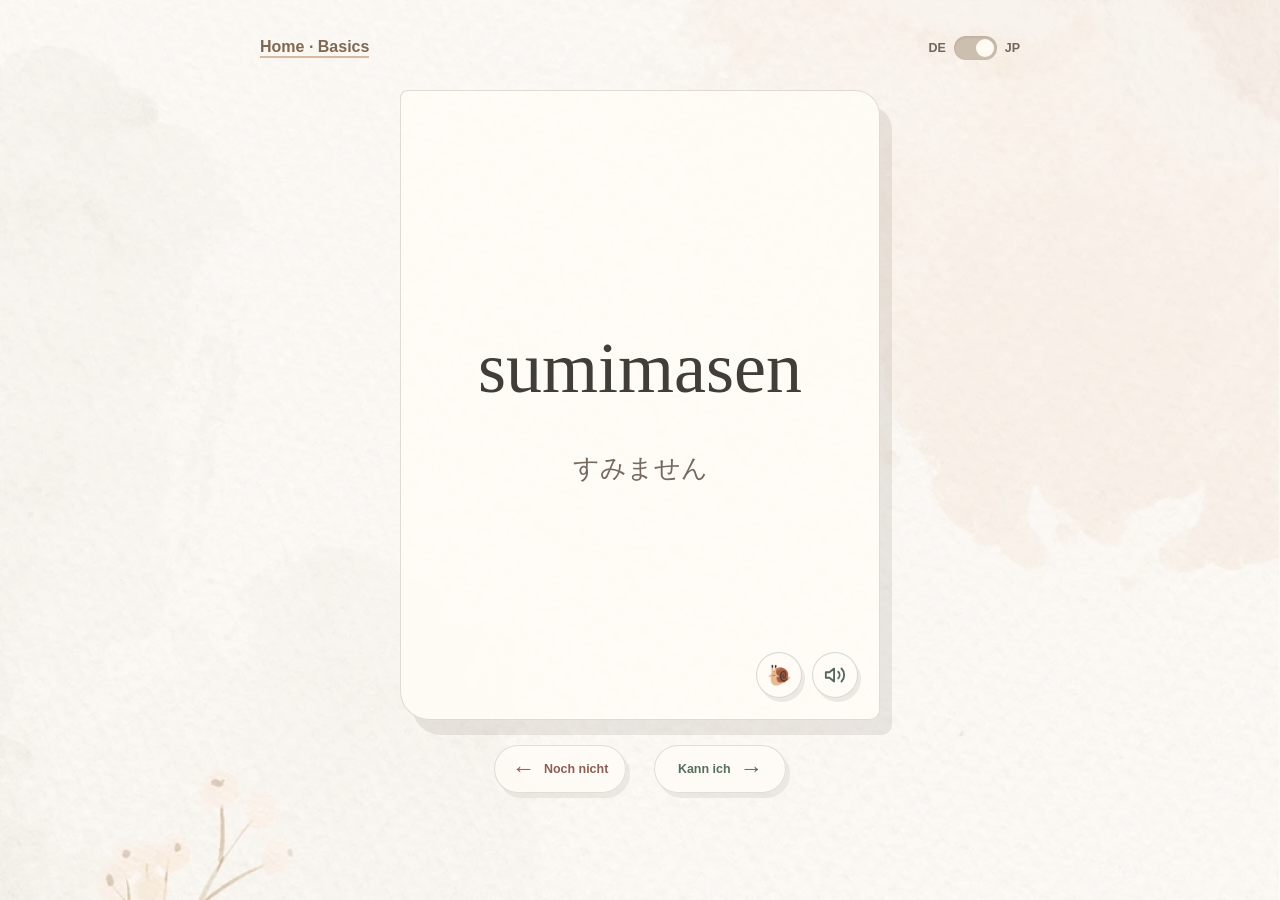
==== learn.html @ 7e15aa87 "first commit" ====
<!DOCTYPE html>
<html lang="de">
<head>
  <meta charset="UTF-8">
  <meta name="viewport" content="width=device-width, initial-scale=1.0">
  <title>Japanisch lernen</title>
  <link rel="icon" href="data:,">
  <link rel="stylesheet" href="style.css?v=6">
</head>
<body>
  <div class="container study-page">
    <header class="study-top">
      <a class="back-link" href="index.html">Home · <span id="levelName">Basics</span></a>
      <label class="language-switch" aria-label="Sprache auf der Vorderseite">
        <span>DE</span>
        <input id="languageToggle" type="checkbox" checked>
        <span class="switch-track" aria-hidden="true"></span>
        <span>JP</span>
      </label>
    </header>

    <main class="study-area">
      <div class="study-stack">
        <div class="card-shell">
          <button id="flashcard" class="flashcard" type="button" aria-label="Karte umdrehen">
            <span class="card-face card-front">
              <span id="frontWord" class="main-word">Lade...</span>
              <span id="frontReading" class="reading"></span>
            </span>
            <span class="card-face card-back">
              <span id="backWord" class="main-word"></span>
              <span id="backReading" class="reading"></span>
            </span>
          </button>
          <div class="audio-controls" aria-label="Aussprache">
            <button id="slowSpeakButton" class="speak-button slow-speak-button" type="button" aria-label="Japanisches Wort sehr langsam vorlesen" title="Sehr langsam anhören">🐌</button>
            <button id="speakButton" class="speak-button" type="button" aria-label="Japanisches Wort vorlesen" title="Aussprache anhören">
              <svg aria-hidden="true" viewBox="0 0 24 24" fill="none" stroke="currentColor" stroke-width="2" stroke-linecap="round" stroke-linejoin="round">
                <path d="M11 5 6 9H2v6h4l5 4V5Z"></path>
                <path d="M15.54 8.46a5 5 0 0 1 0 7.07"></path>
                <path d="M19.07 4.93a10 10 0 0 1 0 14.14"></path>
              </svg>
            </button>
          </div>
        </div>
        <div class="answer-controls" aria-label="Antwort bewerten">
          <button id="wrongButton" class="answer-button answer-wrong" type="button" aria-label="Noch nicht gewusst">
            <span aria-hidden="true">←</span>
            <small>Noch nicht</small>
          </button>
          <button id="correctButton" class="answer-button answer-correct" type="button" aria-label="Wort gewusst">
            <small>Kann ich</small>
            <span aria-hidden="true">→</span>
          </button>
        </div>
      </div>
    </main>
  </div>

  <div id="completion" class="completion" hidden>
    <section class="completion-box">
      <p class="eyebrow">Lerneinheit geschafft</p>
      <h2>すごい！</h2>
      <p>Sehr gut gemacht. Du hast alle Wörter geschafft.</p>
      <a class="button" href="index.html">Zur Startseite</a>
    </section>
  </div>

  <script src="js/storage.js?v=6"></script>
  <script src="js/learn.js?v=6"></script>
</body>
</html>
---- style.css ----
:root {
  color-scheme: light;
  --ink: #413d38;
  --green: #627968;
  --peach: #e6bba7;
  --paper: rgba(255, 252, 246, 0.86);
}

* { box-sizing: border-box; }

body {
  min-height: 100vh;
  margin: 0;
  font-family: Avenir, "Avenir Next", -apple-system, BlinkMacSystemFont, "SF Pro Display", Arial, sans-serif;
  color: var(--ink);
  background:
    linear-gradient(rgba(255, 250, 243, 0.56), rgba(255, 250, 243, 0.56)),
    url("assets/watercolor-bg.png") center / cover fixed,
    #faf1e7;
  transition: background-color 220ms ease;
}

body[data-stage="1"] { background-color: #f4dcd5; }
body[data-stage="2"] { background-color: #f3e6c5; }
body[data-stage="3"] { background-color: #dce8d8; }

button, input { font: inherit; }
button { border: 0; cursor: pointer; }

.container {
  width: min(760px, calc(100% - 32px));
  margin: 0 auto;
  padding: 36px 0;
}

.home { padding-top: clamp(52px, 10vh, 110px); }
.hero { position: relative; max-width: 650px; }

.hero::before {
  content: "";
  position: absolute;
  z-index: -1;
  left: -24px;
  top: 18px;
  width: 168px;
  height: 92px;
  border-radius: 48% 52% 56% 44%;
  background: #efc6b4;
  transform: rotate(-7deg);
}

.eyebrow {
  margin: 0 0 10px;
  color: #71836d;
  font-size: 0.76rem;
  font-weight: 800;
  letter-spacing: 0.08em;
  text-transform: uppercase;
}

h1, h2 {
  margin: 0;
  font-family: Georgia, "Times New Roman", serif;
  font-weight: 500;
  letter-spacing: 0;
  color: #334139;
}

h1 { font-size: clamp(3.2rem, 12vw, 6rem); line-height: 0.95; }
h2 { font-size: 2.8rem; }
.intro { max-width: 520px; margin: 20px 0 0; color: #6d655c; line-height: 1.6; }

.stats {
  display: flex;
  gap: 44px;
  margin: 42px 0 30px;
}

.stats div { display: grid; gap: 2px; }
.stats strong { color: #465b4b; font-family: Georgia, serif; font-size: 2rem; font-weight: 500; }
.stats span { color: #766d63; font-size: 0.82rem; }

.actions { display: grid; justify-items: start; gap: 22px; }

.level-list {
  display: grid;
  grid-template-columns: repeat(2, minmax(0, 1fr));
  gap: 14px;
  width: 100%;
}

.level-button {
  display: grid;
  align-content: start;
  gap: 7px;
  min-height: 185px;
  padding: 22px;
  border: 1px solid rgba(107, 87, 69, 0.18);
  border-radius: 7px 20px 8px 23px;
  color: #413d38;
  background: rgba(255, 252, 246, 0.72);
  box-shadow: 7px 9px 0 rgba(77, 67, 57, 0.09);
  text-decoration: none;
  transition: transform 160ms ease, box-shadow 160ms ease;
}

.level-button:hover,
.level-button:focus-visible { transform: translateY(-3px); box-shadow: 9px 12px 0 rgba(77, 67, 57, 0.1); outline: none; }
.level-button.level-1 { background: rgba(239, 207, 196, 0.72); }
.level-button.level-2 { background: rgba(241, 227, 188, 0.72); }
.level-button.level-3 { background: rgba(214, 229, 211, 0.76); }
.level-button.level-4 { background: rgba(219, 215, 232, 0.74); }
.level-button .level-number { color: #796f65; font-size: 0.7rem; font-weight: 800; text-transform: uppercase; }
.level-button strong { color: #34443a; font-family: Georgia, serif; font-size: 1.5rem; font-weight: 500; }
.level-button > span:not(.level-number) { color: #6e665d; font-size: 0.85rem; line-height: 1.45; }
.level-button small { align-self: end; margin-top: auto; color: #796f65; font-size: 0.75rem; }

.button {
  display: inline-grid;
  place-items: center;
  min-width: 190px;
  min-height: 52px;
  padding: 12px 26px;
  border-radius: 5px 15px 6px 17px;
  color: #fffdf8;
  background: #657c6b;
  box-shadow: 6px 7px 0 rgba(77, 67, 57, 0.12);
  font-weight: 700;
  text-decoration: none;
}

.button.is-disabled { opacity: 0.45; }

.text-button,
.text-link {
  padding: 2px 0;
  border-bottom: 2px solid #d8b89f;
  color: #806852;
  background: transparent;
  text-decoration: none;
}

.study-page { min-height: 100vh; }
.study-top { display: flex; align-items: center; justify-content: space-between; gap: 20px; }
.back-link { color: #806852; border-bottom: 2px solid #d8b89f; font-weight: 700; text-decoration: none; }

.language-switch { display: flex; align-items: center; gap: 8px; color: #6f675e; font-size: 0.78rem; font-weight: 800; }
.language-switch input { position: absolute; opacity: 0; pointer-events: none; }
.switch-track { position: relative; width: 43px; height: 24px; border-radius: 13px; background: #cdbfaf; box-shadow: inset 0 1px 3px rgba(55, 45, 36, 0.15); }
.switch-track::after { content: ""; position: absolute; top: 3px; left: 3px; width: 18px; height: 18px; border-radius: 50%; background: #fffaf2; transition: transform 180ms ease; }
.language-switch input:checked + .switch-track::after { transform: translateX(19px); }
.language-switch input:focus-visible + .switch-track { outline: 3px solid rgba(98, 121, 104, 0.25); }

.study-area { display: grid; place-items: center; min-height: calc(100vh - 135px); padding: 30px 0 48px; overflow: hidden; }

.study-stack {
  display: grid;
  justify-items: center;
  gap: 22px;
}

.card-shell {
  position: relative;
  width: min(480px, 88vw);
  height: min(650px, 70vh);
  min-height: 430px;
}

.answer-controls {
  display: flex;
  align-items: center;
  justify-content: center;
  gap: 28px;
  min-height: 54px;
}

.answer-button {
  display: inline-flex;
  align-items: center;
  justify-content: center;
  gap: 9px;
  min-width: 132px;
  min-height: 48px;
  padding: 9px 17px;
  border: 1px solid rgba(107, 87, 69, 0.18);
  border-radius: 25px;
  color: #5d574f;
  background: rgba(255, 252, 246, 0.76);
  box-shadow: 4px 5px 0 rgba(77, 67, 57, 0.09);
  transition: transform 140ms ease, opacity 140ms ease;
}

.answer-button span { font-size: 1.45rem; line-height: 1; }
.answer-button small { font-size: 0.78rem; font-weight: 700; }
.answer-wrong { color: #8b5f58; }
.answer-correct { color: #54705c; }
.answer-button:hover:not(:disabled) { transform: translateY(-2px); }
.answer-button:focus-visible { outline: 3px solid rgba(98, 121, 104, 0.28); outline-offset: 3px; }
.answer-button:disabled { cursor: not-allowed; opacity: 0.38; box-shadow: none; }

.flashcard {
  position: relative;
  width: 100%;
  height: 100%;
  padding: 0;
  border-radius: 8px 25px 10px 29px;
  color: var(--ink);
  background: transparent;
  box-shadow: 12px 15px 0 rgba(91, 75, 61, 0.11);
  transform-style: preserve-3d;
  touch-action: pan-y;
  user-select: none;
  -webkit-user-select: none;
}

.card-face {
  position: absolute;
  inset: 0;
  display: grid;
  align-content: center;
  justify-items: center;
  gap: 18px;
  padding: 38px 28px;
  border: 1px solid rgba(107, 87, 69, 0.2);
  border-radius: inherit;
  background: var(--paper);
  backface-visibility: hidden;
  -webkit-backface-visibility: hidden;
}

.card-back { transform: rotateY(180deg); }
.flashcard.is-flipped { transform: rotateY(180deg); }
.flashcard.is-dragging { transition: none; cursor: grabbing; }
.flashcard.is-returning { transition: transform 180ms ease; }
.flashcard.swipe-right { animation: leave-right 260ms ease-in forwards; }
.flashcard.swipe-left { animation: leave-left 260ms ease-in forwards; }

.main-word {
  display: block;
  max-width: 100%;
  font-family: "Hiragino Maru Gothic ProN", "Yu Gothic", "Klee", Georgia, serif;
  font-size: clamp(2rem, 9vw, 4.4rem);
  line-height: 1.22;
  letter-spacing: 0;
  overflow-wrap: anywhere;
  text-align: center;
}

.reading { min-height: 1.5em; color: #817365; font-size: clamp(1rem, 4vw, 1.3rem); }

.card-face.is-japanese .main-word {
  order: 2;
  font-size: clamp(1rem, 4vw, 1.65rem);
  color: #746a60;
}

.card-face.is-japanese .reading {
  order: 1;
  color: #413d38;
  font-family: "Klee", "Bradley Hand", "Comic Sans MS", cursive;
  font-size: clamp(2.2rem, 9vw, 4.5rem);
  line-height: 1.18;
  text-align: center;
}

.words-page { padding-bottom: 72px; }
.words-head { margin: 40px 0 30px; }
.words-head h1 { font-size: clamp(2.6rem, 9vw, 4.8rem); }
.word-list { display: grid; gap: 42px; }
.word-level { border-top: 1px solid rgba(107, 87, 69, 0.18); }
.word-level-head { padding: 20px 4px 12px; }
.word-level-head small { color: #7b7167; font-size: 0.7rem; font-weight: 800; text-transform: uppercase; }
.word-level-head h2 { margin-top: 4px; font-size: 1.7rem; }
.word-row {
  display: flex;
  align-items: center;
  justify-content: space-between;
  gap: 18px;
  min-height: 88px;
  padding: 14px 4px;
  border-bottom: 1px solid rgba(107, 87, 69, 0.18);
}
.word-row-words { display: grid; grid-template-columns: minmax(120px, 1.1fr) minmax(80px, 0.8fr) minmax(130px, 1.2fr); align-items: baseline; gap: 18px; flex: 1; }
.word-row-words strong { color: #394b3f; font-family: "Klee", "Bradley Hand", cursive; font-size: 1.35rem; font-weight: 500; }
.word-row-words span { color: #6f675e; }
.word-row-words span[lang="ja"] { font-size: 0.88rem; }
.word-row-meta { display: flex; align-items: center; justify-content: flex-end; gap: 12px; min-width: 150px; }
.word-status { color: #8a8177; font-size: 0.72rem; }
.word-status.is-learned { color: #55745f; }
.word-audio-button { width: 38px; height: 38px; border-radius: 50%; color: #53675a; background: rgba(255, 252, 246, 0.72); box-shadow: 3px 4px 0 rgba(77, 67, 57, 0.08); font-size: 1.1rem; }

.audio-controls {
  position: absolute;
  right: 22px;
  bottom: 22px;
  z-index: 3;
  display: flex;
  align-items: center;
  gap: 10px;
}

.speak-button {
  display: grid;
  place-items: center;
  width: 46px;
  height: 46px;
  padding: 0;
  border: 1px solid rgba(101, 124, 107, 0.28);
  border-radius: 50%;
  color: #52685a;
  background: rgba(255, 252, 246, 0.78);
  box-shadow: 3px 4px 0 rgba(77, 67, 57, 0.1);
  backdrop-filter: blur(5px);
  -webkit-backdrop-filter: blur(5px);
  transition: transform 150ms ease, background 150ms ease;
}

.speak-button svg { width: 22px; height: 22px; }
.slow-speak-button { font-size: 1.25rem; line-height: 1; }
.speak-button:hover { transform: translateY(-2px); }
.speak-button:focus-visible { outline: 3px solid rgba(98, 121, 104, 0.3); outline-offset: 3px; }
.speak-button.is-speaking { background: rgba(218, 232, 214, 0.94); transform: scale(1.08); }
.speak-button:disabled { cursor: not-allowed; opacity: 0.4; }

.completion { position: fixed; inset: 0; z-index: 10; display: grid; place-items: center; padding: 24px; background: rgba(76, 67, 57, 0.25); backdrop-filter: blur(5px); }
.completion[hidden] { display: none; }
.completion-box { width: min(440px, 100%); padding: 36px; border-radius: 8px 22px 10px 25px; background: rgba(255, 250, 241, 0.95); box-shadow: 12px 16px 0 rgba(76, 67, 57, 0.14); text-align: center; }
.completion-box p { margin: 14px 0 24px; line-height: 1.6; }

@keyframes leave-right { to { transform: translateX(125vw) rotate(16deg); opacity: 0; } }
@keyframes leave-left { to { transform: translateX(-125vw) rotate(-16deg); opacity: 0; } }

@media (max-width: 560px) {
  .container { width: min(100% - 24px, 760px); padding-top: 24px; }
  .home { padding-top: 58px; }
  .stats { gap: 30px; }
  .level-list { grid-template-columns: 1fr; }
  .level-button { min-height: 140px; }
  .word-row { align-items: flex-start; }
  .word-row-words { grid-template-columns: 1fr; gap: 3px; }
  .word-row-meta { min-width: auto; flex-direction: column; align-items: flex-end; gap: 8px; }
  .card-shell { width: 91vw; height: min(560px, 64vh); min-height: 390px; }
  .answer-controls { gap: 12px; width: 100%; }
  .answer-button { min-width: 0; width: min(44vw, 170px); }
  .study-area { min-height: calc(100vh - 92px); padding-top: 18px; }
}

@media (prefers-reduced-motion: reduce) {
  *, *::before, *::after { scroll-behavior: auto !important; animation-duration: 1ms !important; transition-duration: 1ms !important; }
}
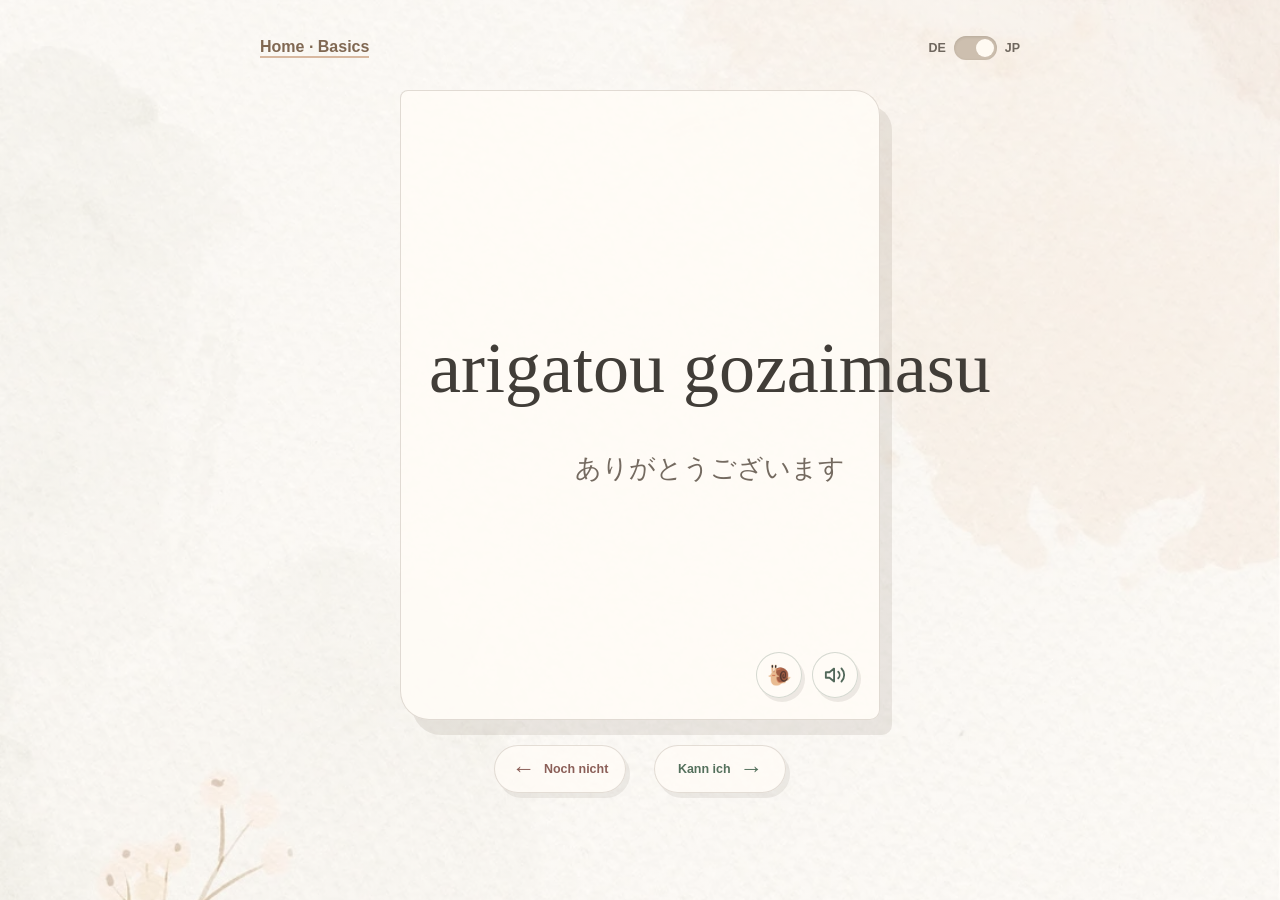
==== commit a55f40bb: "add bugfix" ====
--- a/learn.html
+++ b/learn.html
@@ -5,7 +5,7 @@
   <meta name="viewport" content="width=device-width, initial-scale=1.0">
   <title>Japanisch lernen</title>
   <link rel="icon" href="data:,">
-  <link rel="stylesheet" href="style.css?v=6">
+  <link rel="stylesheet" href="style.css?v=7">
 </head>
 <body>
   <div class="container study-page">
@@ -66,7 +66,7 @@
     </section>
   </div>
 
-  <script src="js/storage.js?v=6"></script>
-  <script src="js/learn.js?v=6"></script>
+  <script src="js/storage.js?v=7"></script>
+  <script src="js/learn.js?v=7"></script>
 </body>
 </html>
--- a/style.css
+++ b/style.css
@@ -237,16 +237,26 @@
 
 .main-word {
   display: block;
+  width: 100%;
   max-width: 100%;
   font-family: "Hiragino Maru Gothic ProN", "Yu Gothic", "Klee", Georgia, serif;
   font-size: clamp(2rem, 9vw, 4.4rem);
   line-height: 1.22;
   letter-spacing: 0;
-  overflow-wrap: anywhere;
+  white-space: nowrap;
   text-align: center;
 }
 
-.reading { min-height: 1.5em; color: #817365; font-size: clamp(1rem, 4vw, 1.3rem); }
+.reading {
+  display: block;
+  width: 100%;
+  max-width: 100%;
+  min-height: 1.5em;
+  color: #817365;
+  font-size: clamp(1rem, 4vw, 1.3rem);
+  white-space: nowrap;
+  text-align: center;
+}
 
 .card-face.is-japanese .main-word {
   order: 2;
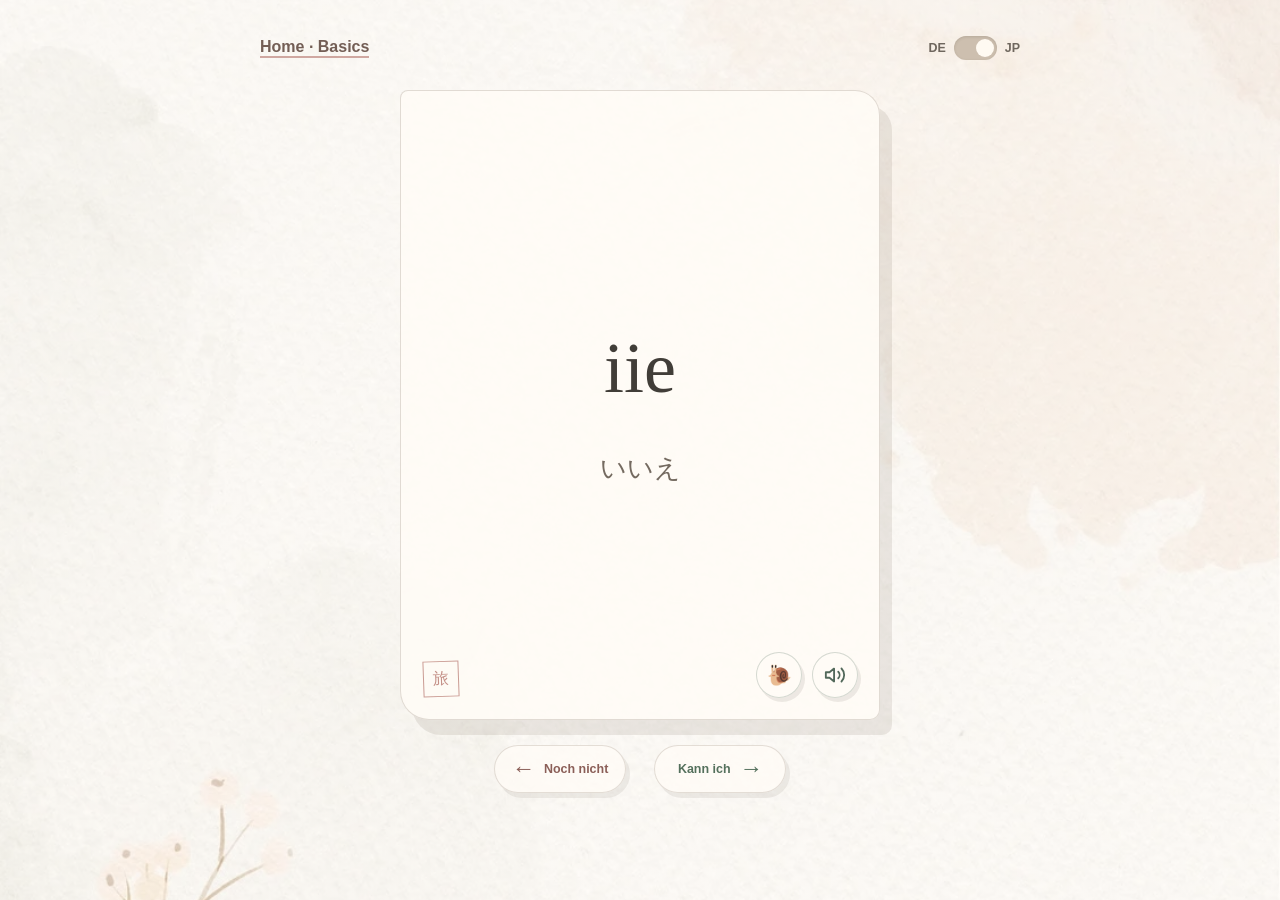
==== commit 73bf67db: "add pic" ====
--- a/learn.html
+++ b/learn.html
@@ -5,7 +5,7 @@
   <meta name="viewport" content="width=device-width, initial-scale=1.0">
   <title>Japanisch lernen</title>
   <link rel="icon" href="data:,">
-  <link rel="stylesheet" href="style.css?v=7">
+  <link rel="stylesheet" href="style.css?v=10">
 </head>
 <body>
   <div class="container study-page">
@@ -59,14 +59,15 @@
 
   <div id="completion" class="completion" hidden>
     <section class="completion-box">
+      <img class="completion-image" src="assets/dean-thumbs-up.png" alt="Dean zeigt motivierend den Daumen nach oben">
       <p class="eyebrow">Lerneinheit geschafft</p>
       <h2>すごい！</h2>
-      <p>Sehr gut gemacht. Du hast alle Wörter geschafft.</p>
+      <p>Sehr gut gemacht. Du kannst stolz auf dich sein.</p>
       <a class="button" href="index.html">Zur Startseite</a>
     </section>
   </div>
 
-  <script src="js/storage.js?v=7"></script>
-  <script src="js/learn.js?v=7"></script>
+  <script src="js/storage.js?v=10"></script>
+  <script src="js/learn.js?v=10"></script>
 </body>
 </html>
--- a/style.css
+++ b/style.css
@@ -3,6 +3,8 @@
   --ink: #413d38;
   --green: #627968;
   --peach: #e6bba7;
+  --indigo: #465866;
+  --vermilion: #ad675d;
   --paper: rgba(255, 252, 246, 0.86);
 }
 
@@ -34,7 +36,7 @@
 }
 
 .home { padding-top: clamp(52px, 10vh, 110px); }
-.hero { position: relative; max-width: 650px; }
+.hero { position: relative; max-width: 650px; padding-right: 72px; }
 
 .hero::before {
   content: "";
@@ -45,7 +47,7 @@
   width: 168px;
   height: 92px;
   border-radius: 48% 52% 56% 44%;
-  background: #efc6b4;
+  background: #e9c8bb;
   transform: rotate(-7deg);
 }
 
@@ -63,12 +65,35 @@
   font-family: Georgia, "Times New Roman", serif;
   font-weight: 500;
   letter-spacing: 0;
-  color: #334139;
+  color: var(--indigo);
 }
 
 h1 { font-size: clamp(3.2rem, 12vw, 6rem); line-height: 0.95; }
 h2 { font-size: 2.8rem; }
 .intro { max-width: 520px; margin: 20px 0 0; color: #6d655c; line-height: 1.6; }
+
+.japanese-title {
+  position: absolute;
+  right: 4px;
+  top: -8px;
+  color: rgba(70, 88, 102, 0.76);
+  font-family: "Yu Mincho", "Hiragino Mincho ProN", serif;
+  font-size: 1.3rem;
+  letter-spacing: 0.14em;
+  line-height: 1.55;
+  writing-mode: vertical-rl;
+}
+
+.hero::after {
+  content: "";
+  display: block;
+  width: 118px;
+  height: 5px;
+  margin-top: 22px;
+  background: var(--vermilion);
+  opacity: 0.62;
+  transform: rotate(-1deg);
+}
 
 .stats {
   display: flex;
@@ -90,6 +115,8 @@
 }
 
 .level-button {
+  position: relative;
+  overflow: hidden;
   display: grid;
   align-content: start;
   gap: 7px;
@@ -110,6 +137,15 @@
 .level-button.level-2 { background: rgba(241, 227, 188, 0.72); }
 .level-button.level-3 { background: rgba(214, 229, 211, 0.76); }
 .level-button.level-4 { background: rgba(219, 215, 232, 0.74); }
+.level-kanji {
+  position: absolute;
+  right: 15px;
+  top: 8px;
+  color: rgba(91, 75, 61, 0.12);
+  font-family: "Yu Mincho", "Hiragino Mincho ProN", serif;
+  font-size: 4rem;
+  line-height: 1;
+}
 .level-button .level-number { color: #796f65; font-size: 0.7rem; font-weight: 800; text-transform: uppercase; }
 .level-button strong { color: #34443a; font-family: Georgia, serif; font-size: 1.5rem; font-weight: 500; }
 .level-button > span:not(.level-number) { color: #6e665d; font-size: 0.85rem; line-height: 1.45; }
@@ -123,7 +159,7 @@
   padding: 12px 26px;
   border-radius: 5px 15px 6px 17px;
   color: #fffdf8;
-  background: #657c6b;
+  background: var(--indigo);
   box-shadow: 6px 7px 0 rgba(77, 67, 57, 0.12);
   font-weight: 700;
   text-decoration: none;
@@ -134,15 +170,15 @@
 .text-button,
 .text-link {
   padding: 2px 0;
-  border-bottom: 2px solid #d8b89f;
-  color: #806852;
+  border-bottom: 2px solid rgba(173, 103, 93, 0.55);
+  color: #735e55;
   background: transparent;
   text-decoration: none;
 }
 
 .study-page { min-height: 100vh; }
 .study-top { display: flex; align-items: center; justify-content: space-between; gap: 20px; }
-.back-link { color: #806852; border-bottom: 2px solid #d8b89f; font-weight: 700; text-decoration: none; }
+.back-link { color: #735e55; border-bottom: 2px solid rgba(173, 103, 93, 0.55); font-weight: 700; text-decoration: none; }
 
 .language-switch { display: flex; align-items: center; gap: 8px; color: #6f675e; font-size: 0.78rem; font-weight: 800; }
 .language-switch input { position: absolute; opacity: 0; pointer-events: none; }
@@ -217,6 +253,7 @@
   position: absolute;
   inset: 0;
   display: grid;
+  grid-template-columns: minmax(0, 1fr);
   align-content: center;
   justify-items: center;
   gap: 18px;
@@ -228,6 +265,23 @@
   -webkit-backface-visibility: hidden;
 }
 
+.card-face::after {
+  content: "旅";
+  position: absolute;
+  left: 22px;
+  bottom: 22px;
+  display: grid;
+  place-items: center;
+  width: 34px;
+  height: 34px;
+  border: 1px solid rgba(173, 103, 93, 0.64);
+  color: rgba(173, 103, 93, 0.72);
+  font-family: "Yu Mincho", "Hiragino Mincho ProN", serif;
+  font-size: 1rem;
+  line-height: 1;
+  transform: rotate(-2deg);
+}
+
 .card-back { transform: rotateY(180deg); }
 .flashcard.is-flipped { transform: rotateY(180deg); }
 .flashcard.is-dragging { transition: none; cursor: grabbing; }
@@ -239,11 +293,13 @@
   display: block;
   width: 100%;
   max-width: 100%;
-  font-family: "Hiragino Maru Gothic ProN", "Yu Gothic", "Klee", Georgia, serif;
+  min-width: 0;
+  font-family: "Klee", "Segoe Print", "Bradley Hand", cursive;
   font-size: clamp(2rem, 9vw, 4.4rem);
   line-height: 1.22;
   letter-spacing: 0;
   white-space: nowrap;
+  overflow: hidden;
   text-align: center;
 }
 
@@ -251,10 +307,12 @@
   display: block;
   width: 100%;
   max-width: 100%;
+  min-width: 0;
   min-height: 1.5em;
   color: #817365;
   font-size: clamp(1rem, 4vw, 1.3rem);
   white-space: nowrap;
+  overflow: hidden;
   text-align: center;
 }
 
@@ -262,20 +320,30 @@
   order: 2;
   font-size: clamp(1rem, 4vw, 1.65rem);
   color: #746a60;
+  font-family: "Yu Mincho", "Hiragino Mincho ProN", "Yu Gothic", serif;
 }
 
 .card-face.is-japanese .reading {
   order: 1;
   color: #413d38;
-  font-family: "Klee", "Bradley Hand", "Comic Sans MS", cursive;
+  font-family: "Klee", "Segoe Print", "Bradley Hand", cursive;
   font-size: clamp(2.2rem, 9vw, 4.5rem);
   line-height: 1.18;
   text-align: center;
 }
 
 .words-page { padding-bottom: 72px; }
-.words-head { margin: 40px 0 30px; }
+.words-head { position: relative; margin: 40px 0 30px; padding-right: 130px; }
 .words-head h1 { font-size: clamp(2.6rem, 9vw, 4.8rem); }
+.words-japanese {
+  position: absolute;
+  right: 4px;
+  top: 0;
+  color: rgba(173, 103, 93, 0.7);
+  font-family: "Yu Mincho", "Hiragino Mincho ProN", serif;
+  font-size: 1rem;
+  letter-spacing: 0.12em;
+}
 .word-list { display: grid; gap: 42px; }
 .word-level { border-top: 1px solid rgba(107, 87, 69, 0.18); }
 .word-level-head { padding: 20px 4px 12px; }
@@ -291,7 +359,7 @@
   border-bottom: 1px solid rgba(107, 87, 69, 0.18);
 }
 .word-row-words { display: grid; grid-template-columns: minmax(120px, 1.1fr) minmax(80px, 0.8fr) minmax(130px, 1.2fr); align-items: baseline; gap: 18px; flex: 1; }
-.word-row-words strong { color: #394b3f; font-family: "Klee", "Bradley Hand", cursive; font-size: 1.35rem; font-weight: 500; }
+.word-row-words strong { color: var(--indigo); font-family: "Klee", "Segoe Print", "Bradley Hand", cursive; font-size: 1.35rem; font-weight: 500; }
 .word-row-words span { color: #6f675e; }
 .word-row-words span[lang="ja"] { font-size: 0.88rem; }
 .word-row-meta { display: flex; align-items: center; justify-content: flex-end; gap: 12px; min-width: 150px; }
@@ -335,6 +403,15 @@
 .completion { position: fixed; inset: 0; z-index: 10; display: grid; place-items: center; padding: 24px; background: rgba(76, 67, 57, 0.25); backdrop-filter: blur(5px); }
 .completion[hidden] { display: none; }
 .completion-box { width: min(440px, 100%); padding: 36px; border-radius: 8px 22px 10px 25px; background: rgba(255, 250, 241, 0.95); box-shadow: 12px 16px 0 rgba(76, 67, 57, 0.14); text-align: center; }
+.completion-image {
+  display: block;
+  width: auto;
+  height: min(230px, 29vh);
+  max-width: 82%;
+  margin: -12px auto 18px;
+  object-fit: contain;
+  filter: drop-shadow(5px 7px 5px rgba(70, 60, 51, 0.12));
+}
 .completion-box p { margin: 14px 0 24px; line-height: 1.6; }
 
 @keyframes leave-right { to { transform: translateX(125vw) rotate(16deg); opacity: 0; } }
@@ -343,6 +420,8 @@
 @media (max-width: 560px) {
   .container { width: min(100% - 24px, 760px); padding-top: 24px; }
   .home { padding-top: 58px; }
+  .hero { padding-right: 52px; }
+  .japanese-title { right: 2px; font-size: 1.05rem; }
   .stats { gap: 30px; }
   .level-list { grid-template-columns: 1fr; }
   .level-button { min-height: 140px; }
@@ -353,6 +432,8 @@
   .answer-controls { gap: 12px; width: 100%; }
   .answer-button { min-width: 0; width: min(44vw, 170px); }
   .study-area { min-height: calc(100vh - 92px); padding-top: 18px; }
+  .completion-box { padding: 26px 22px; }
+  .completion-image { height: min(190px, 26vh); margin-top: -6px; }
 }
 
 @media (prefers-reduced-motion: reduce) {
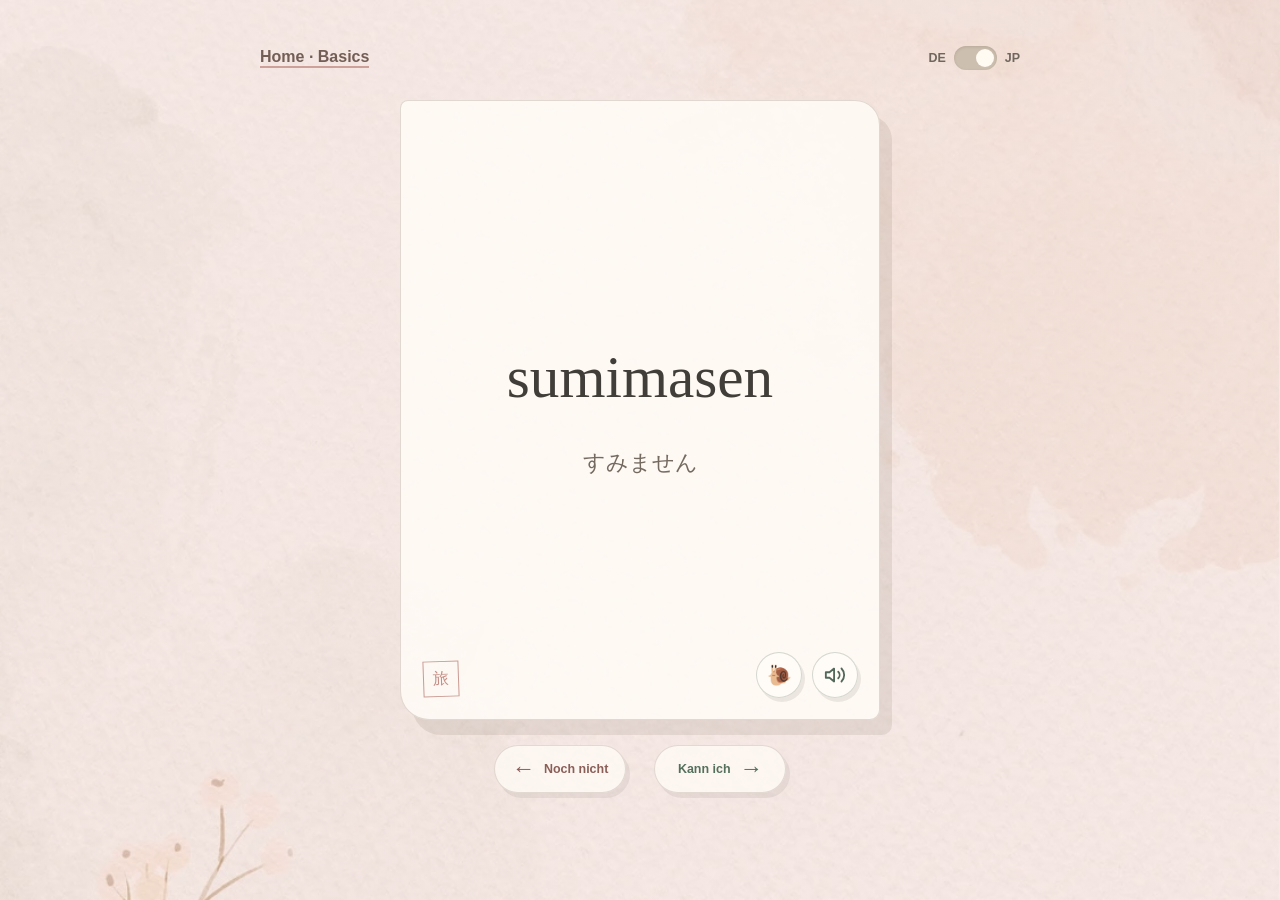
==== commit 89cb1bee: "gui" ====
--- a/learn.html
+++ b/learn.html
@@ -5,7 +5,7 @@
   <meta name="viewport" content="width=device-width, initial-scale=1.0">
   <title>Japanisch lernen</title>
   <link rel="icon" href="data:,">
-  <link rel="stylesheet" href="style.css?v=10">
+  <link rel="stylesheet" href="style.css?v=12">
 </head>
 <body>
   <div class="container study-page">
@@ -57,17 +57,17 @@
     </main>
   </div>
 
-  <div id="completion" class="completion" hidden>
+  <div id="completion" class="completion" role="dialog" aria-modal="true" aria-labelledby="completionTitle" hidden>
     <section class="completion-box">
       <img class="completion-image" src="assets/dean-thumbs-up.png" alt="Dean zeigt motivierend den Daumen nach oben">
       <p class="eyebrow">Lerneinheit geschafft</p>
-      <h2>すごい！</h2>
+      <h2 id="completionTitle" lang="ja">すごい！</h2>
       <p>Sehr gut gemacht. Du kannst stolz auf dich sein.</p>
       <a class="button" href="index.html">Zur Startseite</a>
     </section>
   </div>
 
-  <script src="js/storage.js?v=10"></script>
-  <script src="js/learn.js?v=10"></script>
+  <script src="js/storage.js?v=11"></script>
+  <script src="js/learn.js?v=12"></script>
 </body>
 </html>
--- a/style.css
+++ b/style.css
@@ -11,20 +11,21 @@
 * { box-sizing: border-box; }
 
 body {
+  --wash: rgba(247, 246, 240, 0.56);
   min-height: 100vh;
   margin: 0;
   font-family: Avenir, "Avenir Next", -apple-system, BlinkMacSystemFont, "SF Pro Display", Arial, sans-serif;
   color: var(--ink);
   background:
-    linear-gradient(rgba(255, 250, 243, 0.56), rgba(255, 250, 243, 0.56)),
+    linear-gradient(var(--wash), var(--wash)),
     url("assets/watercolor-bg.png") center / cover fixed,
     #faf1e7;
   transition: background-color 220ms ease;
 }
 
-body[data-stage="1"] { background-color: #f4dcd5; }
-body[data-stage="2"] { background-color: #f3e6c5; }
-body[data-stage="3"] { background-color: #dce8d8; }
+body[data-stage="1"] { --wash: rgba(244, 220, 213, 0.56); }
+body[data-stage="2"] { --wash: rgba(243, 230, 197, 0.56); }
+body[data-stage="3"] { --wash: rgba(220, 232, 216, 0.56); }
 
 button, input { font: inherit; }
 button { border: 0; cursor: pointer; }
@@ -37,26 +38,13 @@
 
 .home { padding-top: clamp(52px, 10vh, 110px); }
 .hero { position: relative; max-width: 650px; padding-right: 72px; }
-
-.hero::before {
-  content: "";
-  position: absolute;
-  z-index: -1;
-  left: -24px;
-  top: 18px;
-  width: 168px;
-  height: 92px;
-  border-radius: 48% 52% 56% 44%;
-  background: #e9c8bb;
-  transform: rotate(-7deg);
-}
 
 .eyebrow {
   margin: 0 0 10px;
   color: #71836d;
   font-size: 0.76rem;
   font-weight: 800;
-  letter-spacing: 0.08em;
+  letter-spacing: 0;
   text-transform: uppercase;
 }
 
@@ -68,7 +56,7 @@
   color: var(--indigo);
 }
 
-h1 { font-size: clamp(3.2rem, 12vw, 6rem); line-height: 0.95; }
+h1 { font-size: 4.6rem; line-height: 1.05; }
 h2 { font-size: 2.8rem; }
 .intro { max-width: 520px; margin: 20px 0 0; color: #6d655c; line-height: 1.6; }
 
@@ -79,7 +67,7 @@
   color: rgba(70, 88, 102, 0.76);
   font-family: "Yu Mincho", "Hiragino Mincho ProN", serif;
   font-size: 1.3rem;
-  letter-spacing: 0.14em;
+  letter-spacing: 0;
   line-height: 1.55;
   writing-mode: vertical-rl;
 }
@@ -123,10 +111,10 @@
   min-height: 185px;
   padding: 22px;
   border: 1px solid rgba(107, 87, 69, 0.18);
-  border-radius: 7px 20px 8px 23px;
+  border-radius: 8px;
   color: #413d38;
   background: rgba(255, 252, 246, 0.72);
-  box-shadow: 7px 9px 0 rgba(77, 67, 57, 0.09);
+  box-shadow: 0 5px 16px rgba(77, 67, 57, 0.06);
   text-decoration: none;
   transition: transform 160ms ease, box-shadow 160ms ease;
 }
@@ -148,7 +136,7 @@
 }
 .level-button .level-number { color: #796f65; font-size: 0.7rem; font-weight: 800; text-transform: uppercase; }
 .level-button strong { color: #34443a; font-family: Georgia, serif; font-size: 1.5rem; font-weight: 500; }
-.level-button > span:not(.level-number) { color: #6e665d; font-size: 0.85rem; line-height: 1.45; }
+.level-button > span:not(.level-number):not(.level-kanji) { color: #6e665d; font-size: 0.85rem; line-height: 1.45; }
 .level-button small { align-self: end; margin-top: auto; color: #796f65; font-size: 0.75rem; }
 
 .button {
@@ -177,17 +165,17 @@
 }
 
 .study-page { min-height: 100vh; }
-.study-top { display: flex; align-items: center; justify-content: space-between; gap: 20px; }
+.study-top { display: flex; align-items: center; justify-content: space-between; gap: 16px; min-height: 44px; }
 .back-link { color: #735e55; border-bottom: 2px solid rgba(173, 103, 93, 0.55); font-weight: 700; text-decoration: none; }
 
-.language-switch { display: flex; align-items: center; gap: 8px; color: #6f675e; font-size: 0.78rem; font-weight: 800; }
+.language-switch { display: flex; align-items: center; gap: 8px; min-height: 44px; flex-shrink: 0; color: #6f675e; font-size: 0.78rem; font-weight: 800; cursor: pointer; }
 .language-switch input { position: absolute; opacity: 0; pointer-events: none; }
 .switch-track { position: relative; width: 43px; height: 24px; border-radius: 13px; background: #cdbfaf; box-shadow: inset 0 1px 3px rgba(55, 45, 36, 0.15); }
 .switch-track::after { content: ""; position: absolute; top: 3px; left: 3px; width: 18px; height: 18px; border-radius: 50%; background: #fffaf2; transition: transform 180ms ease; }
 .language-switch input:checked + .switch-track::after { transform: translateX(19px); }
 .language-switch input:focus-visible + .switch-track { outline: 3px solid rgba(98, 121, 104, 0.25); }
 
-.study-area { display: grid; place-items: center; min-height: calc(100vh - 135px); padding: 30px 0 48px; overflow: hidden; }
+.study-area { display: grid; place-items: center; padding: 20px 0; overflow: hidden; }
 
 .study-stack {
   display: grid;
@@ -198,8 +186,8 @@
 .card-shell {
   position: relative;
   width: min(480px, 88vw);
-  height: min(650px, 70vh);
-  min-height: 430px;
+  height: clamp(280px, calc(100svh - 234px), 620px);
+  perspective: 1400px;
 }
 
 .answer-controls {
@@ -247,6 +235,7 @@
   touch-action: pan-y;
   user-select: none;
   -webkit-user-select: none;
+  transition: transform 280ms ease;
 }
 
 .card-face {
@@ -284,10 +273,14 @@
 
 .card-back { transform: rotateY(180deg); }
 .flashcard.is-flipped { transform: rotateY(180deg); }
-.flashcard.is-dragging { transition: none; cursor: grabbing; }
-.flashcard.is-returning { transition: transform 180ms ease; }
-.flashcard.swipe-right { animation: leave-right 260ms ease-in forwards; }
-.flashcard.swipe-left { animation: leave-left 260ms ease-in forwards; }
+.card-shell.is-dragging { transition: none; cursor: grabbing; }
+.card-shell.is-returning { transition: transform 180ms ease; }
+.card-shell.swipe-right { animation: leave-right 260ms ease-in forwards; }
+.card-shell.swipe-left { animation: leave-left 260ms ease-in forwards; }
+.card-shell.pull-left .card-face { border-color: #ad675d; box-shadow: inset 0 0 0 2px rgba(173,103,93,0.16); }
+.card-shell.pull-right .card-face { border-color: #627968; box-shadow: inset 0 0 0 2px rgba(98,121,104,0.18); }
+.card-shell.swipe-left .audio-controls,
+.card-shell.swipe-right .audio-controls { pointer-events: none; }
 
 .main-word {
   display: block;
@@ -295,7 +288,7 @@
   max-width: 100%;
   min-width: 0;
   font-family: "Klee", "Segoe Print", "Bradley Hand", cursive;
-  font-size: clamp(2rem, 9vw, 4.4rem);
+  font-size: 3.5rem;
   line-height: 1.22;
   letter-spacing: 0;
   white-space: nowrap;
@@ -310,7 +303,7 @@
   min-width: 0;
   min-height: 1.5em;
   color: #817365;
-  font-size: clamp(1rem, 4vw, 1.3rem);
+  font-size: 1.3rem;
   white-space: nowrap;
   overflow: hidden;
   text-align: center;
@@ -318,7 +311,7 @@
 
 .card-face.is-japanese .main-word {
   order: 2;
-  font-size: clamp(1rem, 4vw, 1.65rem);
+  font-size: 1.35rem;
   color: #746a60;
   font-family: "Yu Mincho", "Hiragino Mincho ProN", "Yu Gothic", serif;
 }
@@ -327,14 +320,14 @@
   order: 1;
   color: #413d38;
   font-family: "Klee", "Segoe Print", "Bradley Hand", cursive;
-  font-size: clamp(2.2rem, 9vw, 4.5rem);
+  font-size: 3.7rem;
   line-height: 1.18;
   text-align: center;
 }
 
 .words-page { padding-bottom: 72px; }
 .words-head { position: relative; margin: 40px 0 30px; padding-right: 130px; }
-.words-head h1 { font-size: clamp(2.6rem, 9vw, 4.8rem); }
+.words-head h1 { font-size: 3.6rem; }
 .words-japanese {
   position: absolute;
   right: 4px;
@@ -342,7 +335,7 @@
   color: rgba(173, 103, 93, 0.7);
   font-family: "Yu Mincho", "Hiragino Mincho ProN", serif;
   font-size: 1rem;
-  letter-spacing: 0.12em;
+  letter-spacing: 0;
 }
 .word-list { display: grid; gap: 42px; }
 .word-level { border-top: 1px solid rgba(107, 87, 69, 0.18); }
@@ -358,7 +351,7 @@
   padding: 14px 4px;
   border-bottom: 1px solid rgba(107, 87, 69, 0.18);
 }
-.word-row-words { display: grid; grid-template-columns: minmax(120px, 1.1fr) minmax(80px, 0.8fr) minmax(130px, 1.2fr); align-items: baseline; gap: 18px; flex: 1; }
+.word-row-words { display: grid; grid-template-columns: minmax(0, 1.1fr) minmax(0, 0.8fr) minmax(0, 1.2fr); min-width: 0; align-items: baseline; gap: 18px; flex: 1; overflow-wrap: break-word; }
 .word-row-words strong { color: var(--indigo); font-family: "Klee", "Segoe Print", "Bradley Hand", cursive; font-size: 1.35rem; font-weight: 500; }
 .word-row-words span { color: #6f675e; }
 .word-row-words span[lang="ja"] { font-size: 0.88rem; }
@@ -400,7 +393,7 @@
 .speak-button.is-speaking { background: rgba(218, 232, 214, 0.94); transform: scale(1.08); }
 .speak-button:disabled { cursor: not-allowed; opacity: 0.4; }
 
-.completion { position: fixed; inset: 0; z-index: 10; display: grid; place-items: center; padding: 24px; background: rgba(76, 67, 57, 0.25); backdrop-filter: blur(5px); }
+.completion { position: fixed; inset: 0; z-index: 10; display: grid; place-items: center; padding: 24px; overflow-y: auto; background: rgba(76, 67, 57, 0.25); backdrop-filter: blur(5px); }
 .completion[hidden] { display: none; }
 .completion-box { width: min(440px, 100%); padding: 36px; border-radius: 8px 22px 10px 25px; background: rgba(255, 250, 241, 0.95); box-shadow: 12px 16px 0 rgba(76, 67, 57, 0.14); text-align: center; }
 .completion-image {
@@ -421,6 +414,10 @@
   .container { width: min(100% - 24px, 760px); padding-top: 24px; }
   .home { padding-top: 58px; }
   .hero { padding-right: 52px; }
+  h1 { font-size: 3rem; }
+  .words-head { padding-right: 0; }
+  .words-head h1 { font-size: 2.3rem; }
+  .words-japanese { position: static; display: block; margin-bottom: 12px; }
   .japanese-title { right: 2px; font-size: 1.05rem; }
   .stats { gap: 30px; }
   .level-list { grid-template-columns: 1fr; }
@@ -428,14 +425,24 @@
   .word-row { align-items: flex-start; }
   .word-row-words { grid-template-columns: 1fr; gap: 3px; }
   .word-row-meta { min-width: auto; flex-direction: column; align-items: flex-end; gap: 8px; }
-  .card-shell { width: 91vw; height: min(560px, 64vh); min-height: 390px; }
+  .card-shell { width: min(480px, calc(100vw - 40px)); height: clamp(280px, calc(100svh - 220px), 560px); }
   .answer-controls { gap: 12px; width: 100%; }
   .answer-button { min-width: 0; width: min(44vw, 170px); }
-  .study-area { min-height: calc(100vh - 92px); padding-top: 18px; }
+  .study-area { padding-top: 12px; }
   .completion-box { padding: 26px 22px; }
   .completion-image { height: min(190px, 26vh); margin-top: -6px; }
 }
 
+.reading:empty { display: none; }
+:where(a, button):focus-visible { outline: 2px solid var(--indigo); outline-offset: 5px; }
+.level-button:focus-visible { outline: 2px solid var(--indigo); }
+.word-audio-button { min-width: 44px; min-height: 44px; }
+.level-button strong { position: relative; }
+
+@media (hover: none) {
+  .level-button:hover, .speak-button:hover, .answer-button:hover:not(:disabled) { transform: none; }
+}
+
 @media (prefers-reduced-motion: reduce) {
   *, *::before, *::after { scroll-behavior: auto !important; animation-duration: 1ms !important; transition-duration: 1ms !important; }
 }
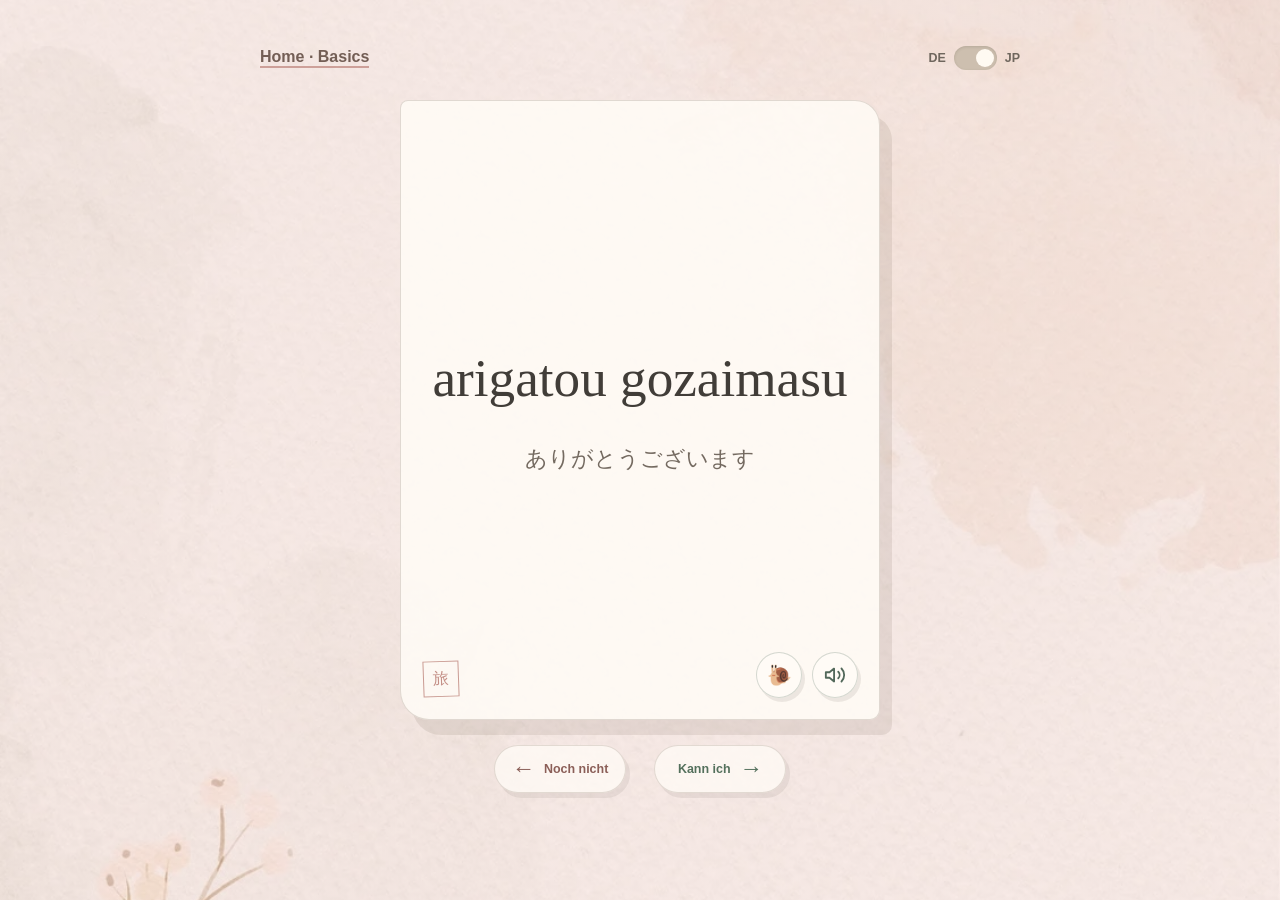
==== commit 645fa74a: "add günni" ====
--- a/learn.html
+++ b/learn.html
@@ -5,7 +5,7 @@
   <meta name="viewport" content="width=device-width, initial-scale=1.0">
   <title>Japanisch lernen</title>
   <link rel="icon" href="data:,">
-  <link rel="stylesheet" href="style.css?v=12">
+  <link rel="stylesheet" href="style.css?v=14">
 </head>
 <body>
   <div class="container study-page">
@@ -67,7 +67,7 @@
     </section>
   </div>
 
-  <script src="js/storage.js?v=11"></script>
-  <script src="js/learn.js?v=12"></script>
+  <script src="js/storage.js?v=14"></script>
+  <script src="js/learn.js?v=14"></script>
 </body>
 </html>
--- a/style.css
+++ b/style.css
@@ -125,6 +125,7 @@
 .level-button.level-2 { background: rgba(241, 227, 188, 0.72); }
 .level-button.level-3 { background: rgba(214, 229, 211, 0.76); }
 .level-button.level-4 { background: rgba(219, 215, 232, 0.74); }
+.level-button.level-5 { background: rgba(204, 226, 229, 0.74); }
 .level-kanji {
   position: absolute;
   right: 15px;
@@ -434,6 +435,16 @@
 }
 
 .reading:empty { display: none; }
+.card-face .long-sentence,
+.card-face.is-japanese .reading.long-sentence {
+  white-space: normal;
+  overflow-wrap: normal;
+  word-break: normal;
+  hyphens: none;
+  font-size: 1.4rem;
+  line-height: 1.45;
+}
+.card-face.is-japanese .main-word.long-sentence { white-space: normal; font-size: 1rem; line-height: 1.5; }
 :where(a, button):focus-visible { outline: 2px solid var(--indigo); outline-offset: 5px; }
 .level-button:focus-visible { outline: 2px solid var(--indigo); }
 .word-audio-button { min-width: 44px; min-height: 44px; }
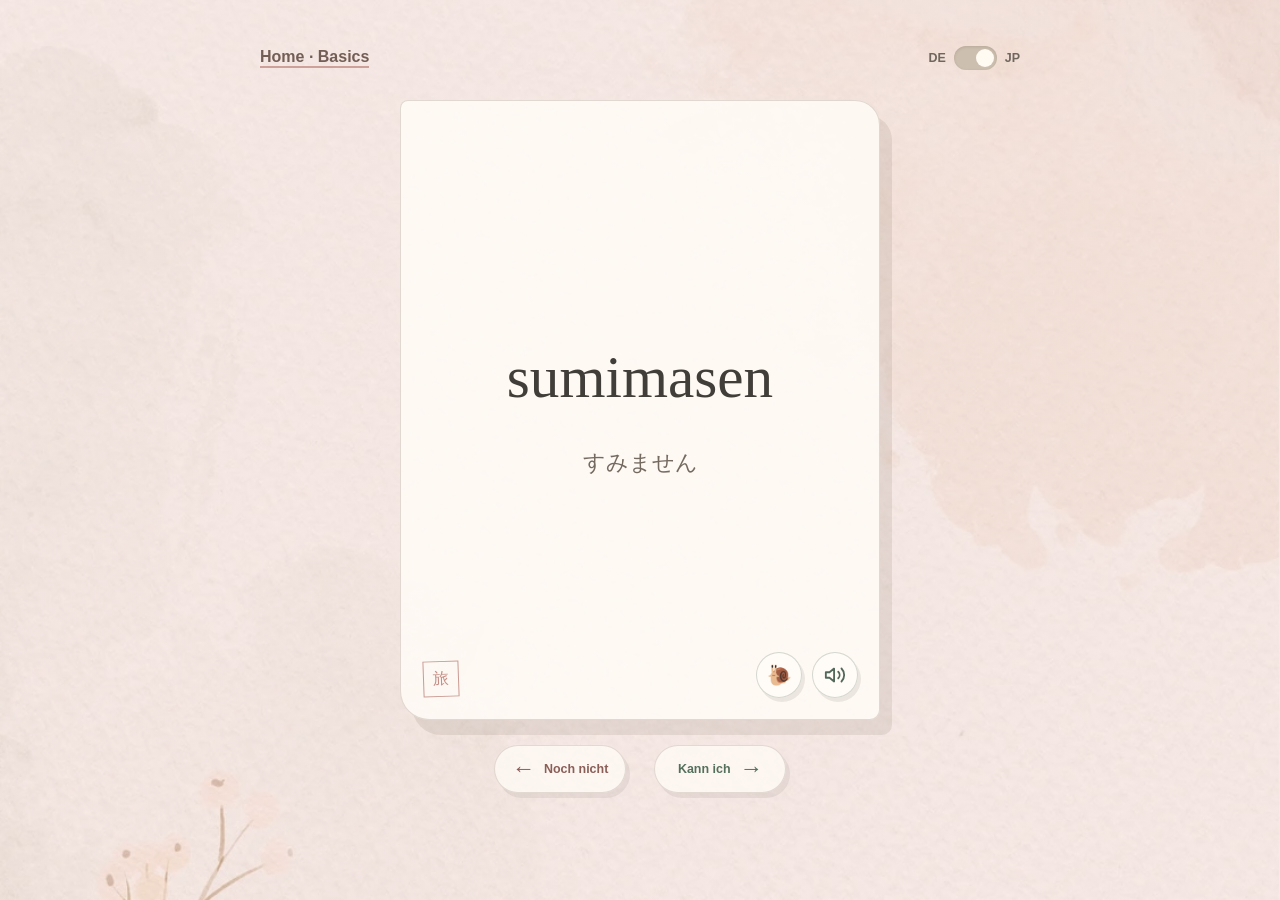
==== commit 1868daa7: "add things" ====
--- a/learn.html
+++ b/learn.html
@@ -67,7 +67,7 @@
     </section>
   </div>
 
-  <script src="js/storage.js?v=14"></script>
+  <script src="js/storage.js?v=17"></script>
   <script src="js/learn.js?v=14"></script>
 </body>
 </html>
